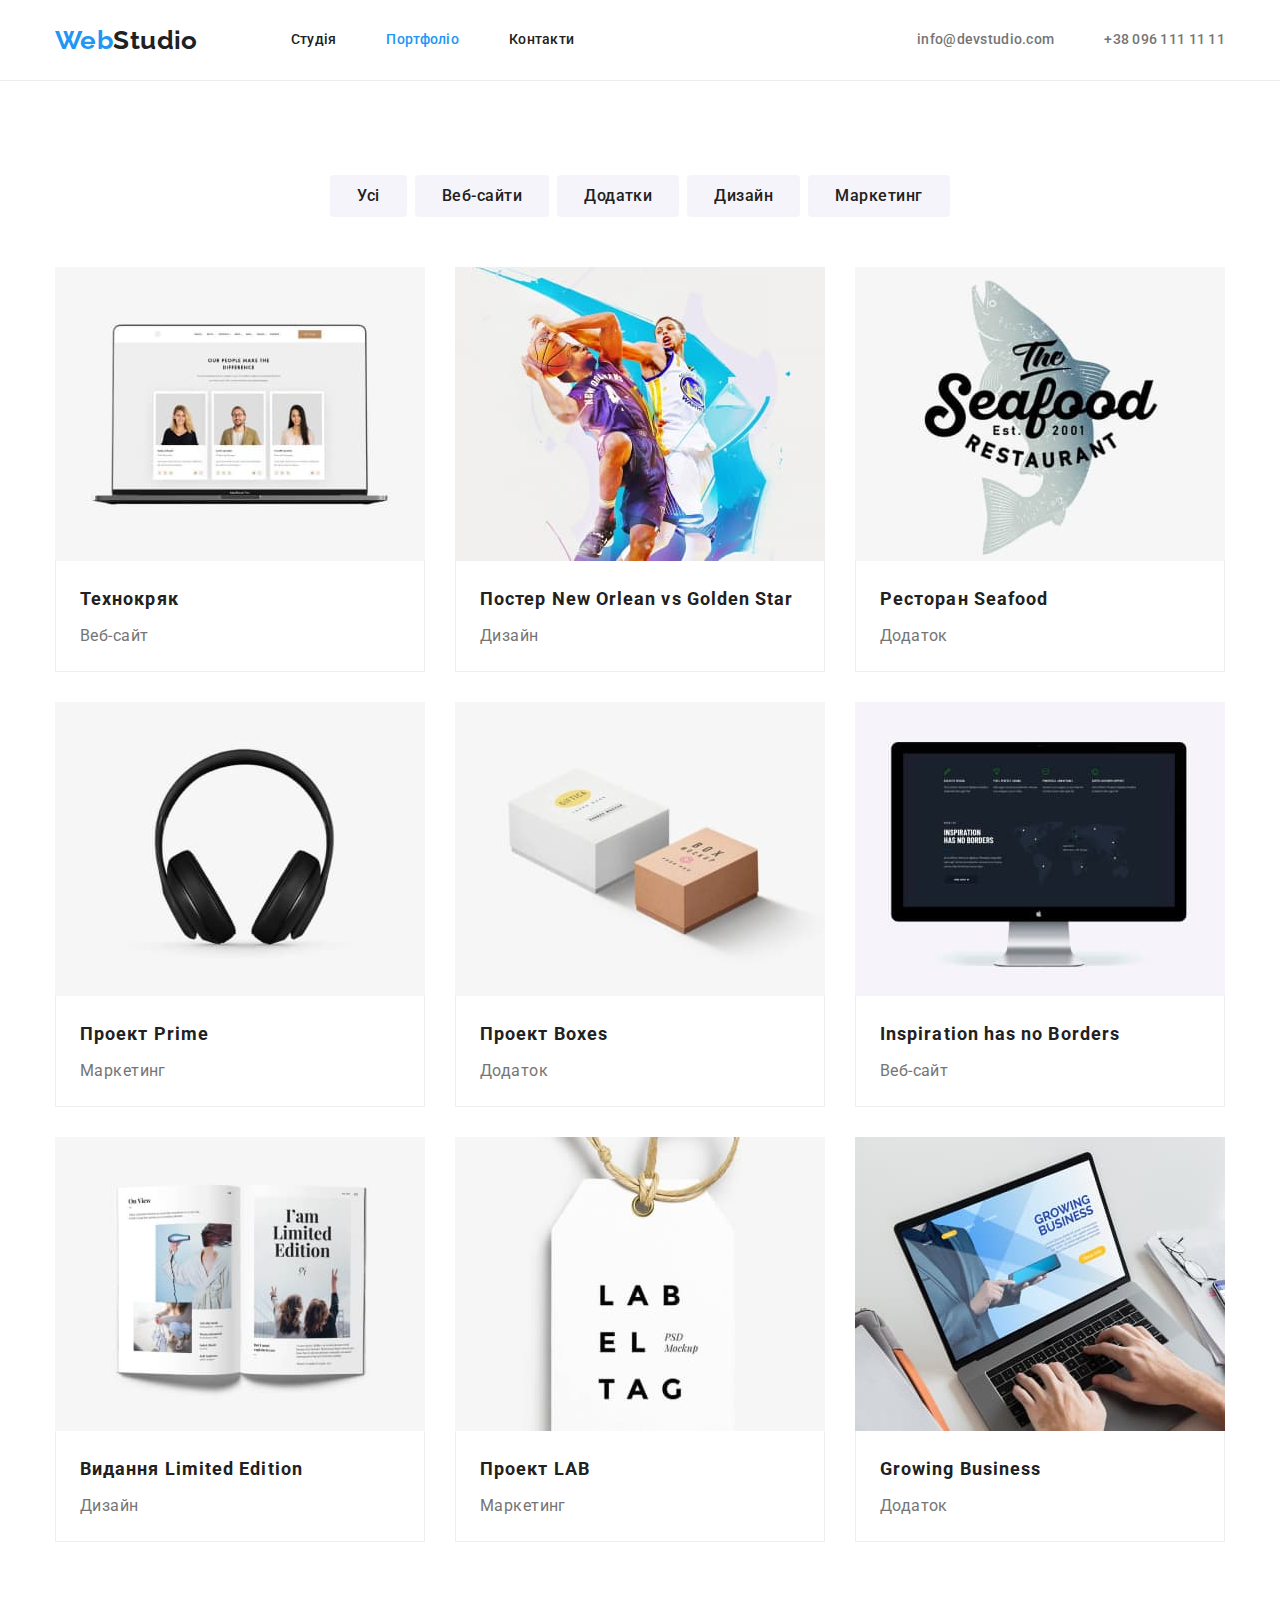
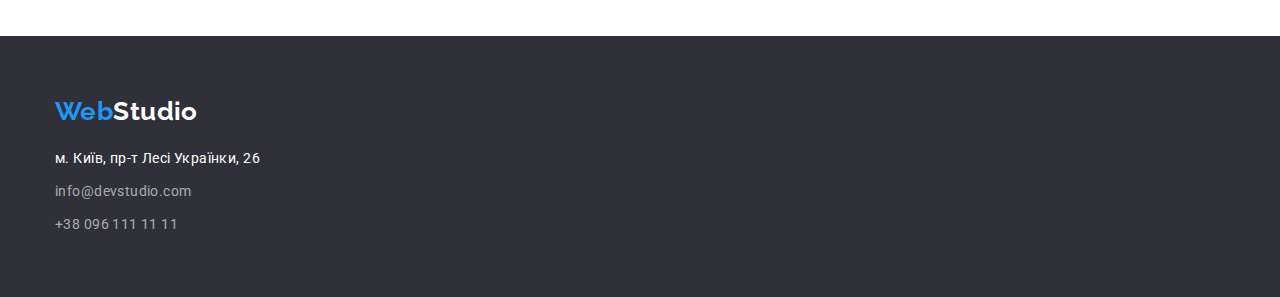
==== portfolio.html @ e8385f30 "start" ====
<!DOCTYPE html>
<html lang="uk">
<head>
    <meta charset="UTF-8">
    <meta http-equiv="X-UA-Compatible" content="IE=edge">
    <meta name="viewport" content="width=device-width, initial-scale=1.0">
    <title>Портфоліо</title>
    <link rel="preconnect" href="https://fonts.googleapis.com">
    <link rel="preconnect" href="https://fonts.gstatic.com" crossorigin>
    <link href="https://fonts.googleapis.com/css2?family=Raleway:wght@700&family=Roboto:wght@400;500;700;900&display=swap" rel="stylesheet">
    <link rel="stylesheet" href="https://cdnjs.cloudflare.com/ajax/libs/modern-normalize/1.1.0/modern-normalize.min.css">
    <link rel="stylesheet" href="css/styles.css"> 
</head>
<body>
  <!-- Хедер -->
     <header class="header">
      <div class="header-container">
         <a href="#" class="header-logo">Web<span class="header-logo-span">Studio</span></a>
      <nav class="header-nav">
               <ul class="header-list list">
          <li><a href="index.html" class="header-item">Студія</a></li>
          <li><a href="/portfolio.html" class="header-item current">Портфоліо</a></li>
          <li><a href="#" class="header-item">Контакти</a></li>
        </ul>
      </nav>
      <ul class="contacts-nav list">
        <li><a href="mailto:info@devstudio.com" class="link">info@devstudio.com</a></li>
        <li><a href="tel:+380961111111" class="link-tel">+38 096 111 11 11</a></li>
      </ul>
      </div>
    </header>
   <main>
    <!-- Фільтр кеопки -->
    <section class="portfolio-filters">
      <div class="portfolio-container">
    <ul class="potfolio-filters-list list">
    <li><button type="button" class="filter-btn">Усі</button></li>
    <li><button type="button" class="filter-btn">Веб-сайти</button></li>
    <li><button type="button" class="filter-btn">Додатки</button></li>
    <li><button type="button" class="filter-btn">Дизайн</button></li>
    <li><button type="button" class="filter-btn">Маркетинг</button></li>
    </ul>

    <!-- Портфоліо -->
    <h1 class="visually-hidden">Приклад робіт</h1>
    
    <ul class="portfolio-list list">
        <li  class="portfolio-item">
          <img src="images/technocrack.jpg" alt="Веб-сайт Технокряк " width="370">
          <div class="portfolio-content">
          <h2 class="portfolio-title">Технокряк</h2>
          <p class="portfolio-text">Веб-сайт</p>
          </div>
        </li>
        <li  class="portfolio-item">
            <img src="images/poster.jpg" alt="Дизайн Постер New Orlean vs Golden Star" width="370">
           
           <div class="portfolio-content"> 
            <h2 class="portfolio-title">Постер New Orlean vs Golden Star</h2>
            <p class="portfolio-text">Дизайн</p>
            </div>
        </li>
        <li  class="portfolio-item">
            <img src="images/restaurant.jpg" alt="Додаток Ресторан Seafood" width="370">
            <div class="portfolio-content">
            <h2 class="portfolio-title">Ресторан Seafood</h2>
            <p class="portfolio-text">Додаток</p>
          </div>
        </li>
        <li  class="portfolio-item">
          <img src="images/prime.jpg" alt="Маркетинг Проєкт Prime " width="370">
         <div class="portfolio-content">
          <h2 class="portfolio-title">Проект Prime</h2>
          <p class="portfolio-text">Маркетинг</p>
        </div>
        </li>
        <li  class="portfolio-item">
            <img src="images/boxes.jpg" alt="Додаток Проєкт Boxes" width="370">
           <div class="portfolio-content">
            <h2 class="portfolio-title">Проект Boxes</h2>
            <p class="portfolio-text">Додаток</p>
          </div>
        </li>
        <li  class="portfolio-item">
            <img src="images/inspiration.jpg" alt="Веб-сайт Inspiration has no Borders" width="370">
            <div class="portfolio-content">
            <h2 class="portfolio-title">Inspiration has no Borders</h2>
            <p class="portfolio-text">Веб-сайт</p>
            </div>
        </li>
        <li  class="portfolio-item">
          <img src="images/edition.jpg" alt="Дизайн Видання Limited Edition " width="370">
          <div class="portfolio-content">
          <h2 class="portfolio-title">Видання Limited Edition</h2>
         <p class="portfolio-text">Дизайн</p>
        </div>
        </li>
        <li  class="portfolio-item">
            <img src="images/lab.jpg" alt="Дизайн Проєкт LAB" width="370">
            <div class="portfolio-content">
            <h2 class="portfolio-title">Проект LAB</h2>
            <p class="portfolio-text">Маркетинг</p>
          </div>
        </li>
        <li  class="portfolio-item">
            <img src="images/growing.jpg" alt="Додаток Growing Business" width="370">
            <div class="portfolio-content">
            <h2 class="portfolio-title">Growing Business</h2>
            <p class="portfolio-text">Додаток</p>
          </div>
        </li>
    </ul>
    </div>
    </section>
   </main>

   <!-- Футер -->
    <footer class="footer">
       <div class="footer-container">
      <a href="#" class="footer-logo">Web<span class="footer-logo-span">Studio</span></a>
      <address>
        <ul class="footer-list list">
          <li class="footer-item">
            <a
              href="https://goo.gl/maps/soxBMToyXL3o1oz78"
              target="_blank"
              rel="noreferrer noopener nofollow"
             class="address">
              м. Київ, пр-т Лесі Українки, 26</a
            >
          </li>
          <li class="footer-item">
            <a href="mailto:info@devstudio.com" class="footer-contacts">info@devstudio.com</a>
          </li>
          <li class="footer-item">
            <a href="tel:+380961111111" class="footer-contacts">+38 096 111 11 11</a>
          </li>
        </ul>
      </address>
      </div>
    </footer>
</body>
</html>
---- css/styles.css ----
/* Змінні */
:root{
    --primary-text-color:#212121;
    --accent-color:#2196F3;
    --secondary-text-color:#757575;
    --primary-background-color:#2F303A;
    --secondary-background-color:#F5F4FA;
    --primary-color-white: #FFFFFF;
    --accent-background:#188CE8;
    --border-heder-color:#ECECEC;
    --border-portfolio:#EEEEEE;
    --primary-footer-contacts:rgba(255, 255, 255, 0.6);
}

/* Основні */
.list {
    list-style: none;
}

h1,
h2,
h3,
h4,
h5,
h6,
p,
ul {
    margin-top: 0;
    margin-bottom: 0;
}

img{
    display: block;
    max-width: 100%;
}

ul{
    padding-left: 0;
}

a {
    text-decoration: none

}
body{
    font-family: 'Roboto',sans-serif;
    font-size: 14px;
    letter-spacing: 0.03em;
    background-color:var(--primary-color-white);
    color: var(--primary-text-color) ;
}

section{
    padding-top: 94px;
}

.header-container,
.benefits-container,
.work-container,
.team-container,
.portfolio-container,
.footer-container{
    width: 1200px;
    margin-left: auto;
    margin-right: auto;
    padding-left: 15px;
    padding-right: 15px;
}

.visually-hidden{
  position: absolute;
  white-space: nowrap;
  width: 1px;
  height: 1px;
  overflow: hidden;
  border: 0;
  padding: 0;
  clip: rect(0 0 0 0);
  clip-path: inset(50%);
  margin: -1px;
}

/* Хедер */
.header{
    border-bottom: 1px solid var(--border-heder-color);
}
.header-container{
    display: flex;
    align-items: center;
}

.header-list,
.contacts-nav{
    display: flex;
}

.header-logo{
    margin-right: 93px;
    color: var(--accent-color);
    font-family: 'Raleway',sans-serif;
    font-weight: 700;
    font-size: 26px;
    line-height: 1.19;
}


.header-logo-span{
color: var(--primary-text-color);
}

.header-nav a:hover,
.header-nav a:focus {
    color: var(--accent-color);
}

.header-list .header-item.current{
    color: var(--accent-color);
}

.header-list :not(:last-child){
margin-right: 50px;
}

.header-item{
    display: block;
    padding: 32px 0;

    font-weight: 500;
    line-height:1.14;
    letter-spacing: 0.02em;
    color: var(--primary-text-color);
}

.contacts-nav{
    margin-left: auto;
   
}

.link,
.link-tel{
     display: block;
     padding: 32px 0; 

     font-weight: 500;
     line-height:1.14;
     letter-spacing: 0.02em;
     color: var(--secondary-text-color);
}

.link-tel {
    margin-left: 50px;
}

.contacts-nav .link:hover,
.contacts-nav .link:focus
 {
color: var(--accent-color);
}

/* Банер */
.hero{ 
        text-align: center;
        padding: 200px 0;
        background-color: var(--primary-background-color);
       
}

.hero-title{
        text-align: center;
        margin:0 auto;
        max-width: 696px;

        font-weight: 900;
        font-size: 44px;
        line-height: 1.36;
        letter-spacing: 0.06em;
        color: var(--primary-color-white);
        text-transform: uppercase;
}

.hero-btn{
        margin-top: 30px;
        border-radius: 4px;
        padding: 10px 32px;

        font-family: inherit;
        font-weight: 700;
        font-size: 16px;
        line-height: 1.88;
        letter-spacing: 0.06em;

        cursor: pointer;
        border-color: transparent;

        box-shadow: 0px 4px 4px rgba(0, 0, 0, 0.15);
        background-color: var(--accent-color);
        color:var(--primary-color-white);
}

.hero-btn:hover,
.hero-btn:focus{
    background-color:var(--accent-background);
}

/* Переваги */
.benefits{
    display: flex;
    justify-content: center;
    align-items: flex-start;
}

.benefits-item{
    max-width: 270px;
}

.benefits-item:not(:last-child){
margin-right: 30px;
}


.benefits-title{
    margin-bottom: 10px;

    font-weight: 700;
    font-size: 14px;
    line-height: 1.14;
    color: var(--primary-text-color);
}

.benefits-text{
        line-height: 1.71;
        color: var(--secondary-text-color);
}

/* Роботи */
.work{
    padding-bottom: 94px;
}

.work-title{
        margin-bottom: 50px;
        text-align: center;

        font-weight: 700;
        font-size: 36px;
        line-height: 1.17;
        color: var(--primary-text-color);
}
.work-list{
    display: flex;
    justify-content: center;
}

.work-item:not(:last-child){
    margin-right: 30px;
}


/* Команда */
.section-team{
    padding-bottom: 94px;
    background-color:var(--secondary-background-color) ;
}

.team-item{
    text-align: center;
    max-width: 270px;


    background-color:var(--primary-color-white);
}

.team-item:not(:last-child){
    margin-right: 30px;
}

.team-item-container{
    padding: 30px 0;
   
}

.section-team-title{
    margin-bottom: 50px;
    text-align: center;

    font-weight: 700;
    font-size: 36px;
    line-height: 1.17;
    color: var(--primary-text-color);
}

.team-list{
    display: flex;
}

.team-title{
        margin-bottom: 10px;
        font-weight: 500;
        font-size: 16px;
        line-height: 1.19;
        color: var(--primary-text-color);
}

.team-text{
        font-size: 16px;
        line-height: 1.19;
        color: var(--secondary-text-color);
}

/* Портфоліо*/
.potfolio-filters-list{
    display: flex;
    justify-content: center;
    margin-bottom: 50px;
    gap: 8px;
   }

   
.filter-btn{
    border-radius: 4px;
    padding: 6px 25px;

    font-family: inherit;
    font-weight: 500;
    font-size: 16px;
    line-height: 1.63;
    letter-spacing: 0.03em;
    color: var(--primary-text-color);
    background-color: var(--secondary-background-color);
    cursor: pointer;
    border-color: transparent;
}

.filter-btn:hover,
.filter-btn:focus{
color:var(--primary-color-white);
background-color: var(--accent-color);
}

.portfolio-title{
        margin-bottom: 4px;

        font-weight: 700;
        font-size: 18px;
        line-height: 2;
        letter-spacing: 0.06em;
        color: var(--primary-text-color);
}

.portfolio-list{
    padding-bottom: 94px;
    display: flex;
    flex-wrap: wrap;
    gap: 30px;
}

.portfolio-item{
    flex-basis: calc((100% - 2 * 30px) / 3);

}
.portfolio-content{
    padding: 20px 24px;
    border: 1px solid var(--border-portfolio);
    border-top: none;
}

.portfolio-text{
        font-size: 16px;
        line-height: 1.88;
        color: var(--secondary-text-color);
}

/* Футер */
.footer{
    padding-top: 60px;
    padding-bottom: 60px;
    background-color: var(--primary-background-color);
}


.footer-logo{
    display: block;
    margin-bottom: 20px;

    color: var(--accent-color);
    font-family: 'Raleway',sans-serif;
    font-weight: 700;
    font-size: 26px;
    line-height: 1.19;
}

.footer-item:not(:last-child) {
    margin-bottom: 9px;
}

.footer-logo-span{
    color: var(--primary-color-white);
}

.footer-list :not(:last-child) {
    margin-bottom: 9px;
}

.address{
        font-style: normal;
        line-height: 1.71;
        color:var(--primary-color-white);
}

.address:hover,
.address:focus,
.footer-contacts:hover,
.footer-contacts:focus
{
    color: var(--accent-color);
}

.footer-contacts{
    font-style: normal;
    line-height: 1.71;
    color:var(--primary-footer-contacts);
}
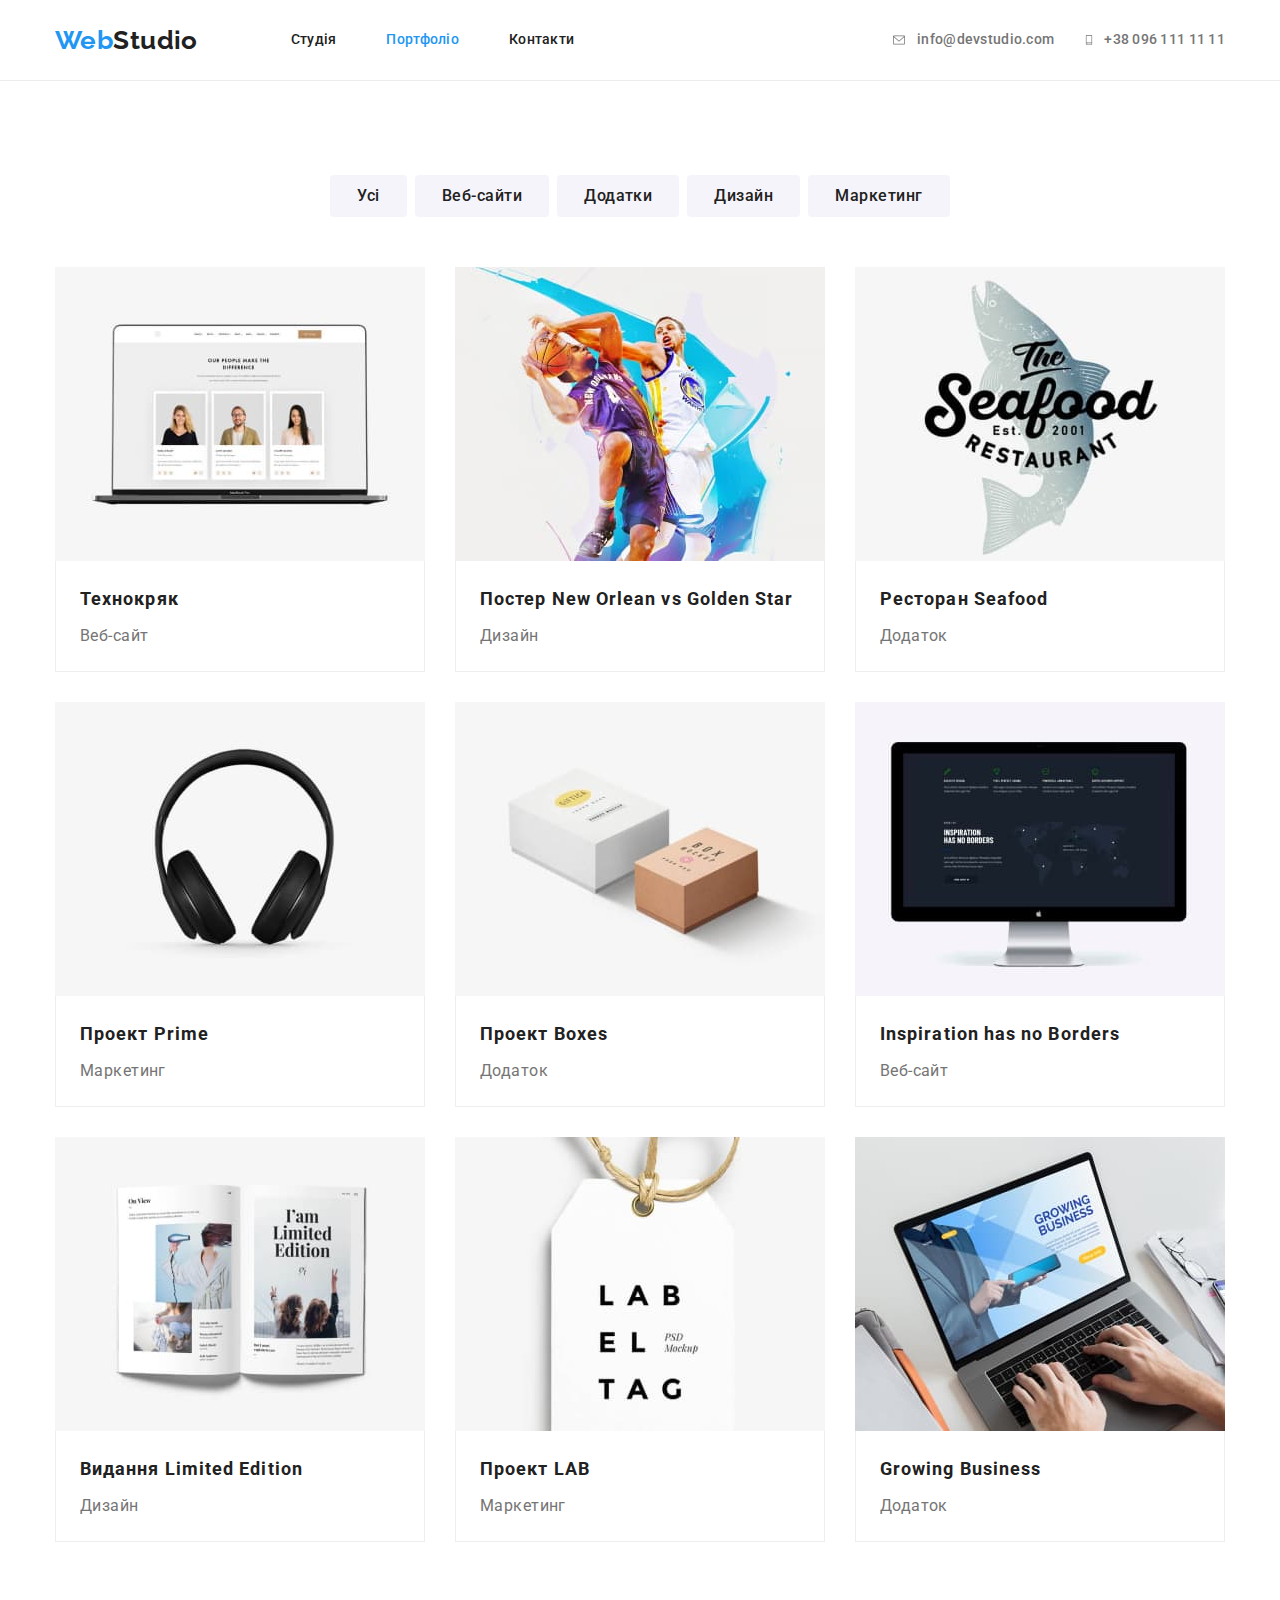
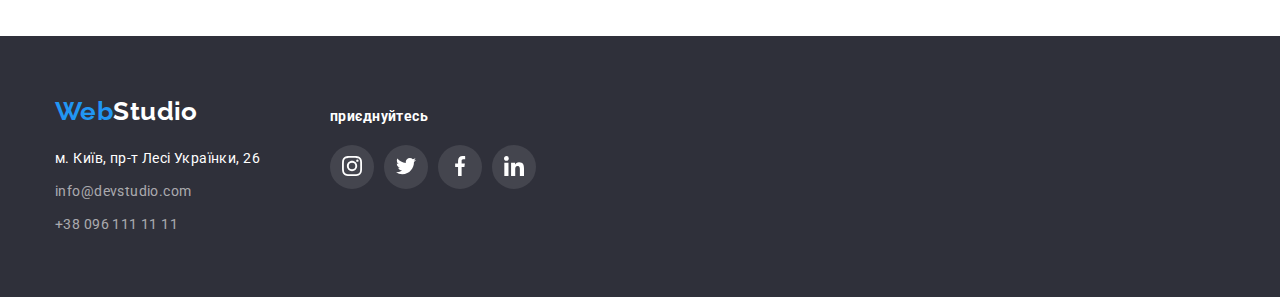
==== commit f08e8abb: "first" ====
--- a/portfolio.html
+++ b/portfolio.html
@@ -17,20 +17,28 @@
       <div class="header-container">
          <a href="#" class="header-logo">Web<span class="header-logo-span">Studio</span></a>
       <nav class="header-nav">
-               <ul class="header-list list">
+          <ul class="header-list list">
           <li><a href="index.html" class="header-item">Студія</a></li>
           <li><a href="/portfolio.html" class="header-item current">Портфоліо</a></li>
           <li><a href="#" class="header-item">Контакти</a></li>
         </ul>
       </nav>
       <ul class="contacts-nav list">
-        <li><a href="mailto:info@devstudio.com" class="link">info@devstudio.com</a></li>
-        <li><a href="tel:+380961111111" class="link-tel">+38 096 111 11 11</a></li>
+        <li><a href="mailto:info@devstudio.com" class="link">
+          <svg viewBox="0 0 32 32" width="16px" height="12px" class="contacts-icon">
+          <use href="images/icons.svg#icon-envelope"></use>
+        </svg>
+          info@devstudio.com</a></li>
+        <li><a href="tel:+380961111111" class="link-tel">
+           <svg viewBox="0 0 32 32" width="10px" height="16px" class="contacts-icon">
+          <use href="images/icons.svg#icon-smartphone"></use>
+        </svg>
+        +38 096 111 11 11</a></li>
       </ul>
       </div>
     </header>
    <main>
-    <!-- Фільтр кеопки -->
+    <!-- Фільтр кнопки -->
     <section class="portfolio-filters">
       <div class="portfolio-container">
     <ul class="potfolio-filters-list list">
@@ -46,68 +54,86 @@
     
     <ul class="portfolio-list list">
         <li  class="portfolio-item">
+          <a href="#" class="portfolio-link">
           <img src="images/technocrack.jpg" alt="Веб-сайт Технокряк " width="370">
           <div class="portfolio-content">
           <h2 class="portfolio-title">Технокряк</h2>
           <p class="portfolio-text">Веб-сайт</p>
           </div>
-        </li>
-        <li  class="portfolio-item">
+        </a>
+        </li>
+        <li  class="portfolio-item">
+          <a href="#" class="portfolio-link">
             <img src="images/poster.jpg" alt="Дизайн Постер New Orlean vs Golden Star" width="370">
            
            <div class="portfolio-content"> 
             <h2 class="portfolio-title">Постер New Orlean vs Golden Star</h2>
             <p class="portfolio-text">Дизайн</p>
             </div>
-        </li>
-        <li  class="portfolio-item">
+          </a>
+        </li>
+        <li  class="portfolio-item">
+          <a href="#" class="portfolio-link">
             <img src="images/restaurant.jpg" alt="Додаток Ресторан Seafood" width="370">
             <div class="portfolio-content">
             <h2 class="portfolio-title">Ресторан Seafood</h2>
             <p class="portfolio-text">Додаток</p>
           </div>
-        </li>
-        <li  class="portfolio-item">
+        </a>
+        </li>
+        <li  class="portfolio-item">
+          <a href="#" class="portfolio-link">
           <img src="images/prime.jpg" alt="Маркетинг Проєкт Prime " width="370">
          <div class="portfolio-content">
           <h2 class="portfolio-title">Проект Prime</h2>
           <p class="portfolio-text">Маркетинг</p>
         </div>
-        </li>
-        <li  class="portfolio-item">
+      </a>
+        </li>
+        <li  class="portfolio-item">
+          <a href="#" class="portfolio-link">
             <img src="images/boxes.jpg" alt="Додаток Проєкт Boxes" width="370">
            <div class="portfolio-content">
             <h2 class="portfolio-title">Проект Boxes</h2>
             <p class="portfolio-text">Додаток</p>
           </div>
-        </li>
-        <li  class="portfolio-item">
+        </a>
+        </li>
+        <li  class="portfolio-item">
+          <a href="#" class="portfolio-link">
             <img src="images/inspiration.jpg" alt="Веб-сайт Inspiration has no Borders" width="370">
             <div class="portfolio-content">
             <h2 class="portfolio-title">Inspiration has no Borders</h2>
             <p class="portfolio-text">Веб-сайт</p>
             </div>
-        </li>
-        <li  class="portfolio-item">
+          </a>
+        </li>
+        <li  class="portfolio-item">
+          <a href="#" class="portfolio-link">
           <img src="images/edition.jpg" alt="Дизайн Видання Limited Edition " width="370">
           <div class="portfolio-content">
           <h2 class="portfolio-title">Видання Limited Edition</h2>
          <p class="portfolio-text">Дизайн</p>
         </div>
-        </li>
-        <li  class="portfolio-item">
+      </a>
+        </li>
+        <li  class="portfolio-item">
+          <a href="#" class="portfolio-link">
             <img src="images/lab.jpg" alt="Дизайн Проєкт LAB" width="370">
             <div class="portfolio-content">
             <h2 class="portfolio-title">Проект LAB</h2>
             <p class="portfolio-text">Маркетинг</p>
           </div>
-        </li>
-        <li  class="portfolio-item">
+        </a>
+        </li>
+        <li  class="portfolio-item">
+          <a href="#" class="portfolio-link">
             <img src="images/growing.jpg" alt="Додаток Growing Business" width="370">
             <div class="portfolio-content">
             <h2 class="portfolio-title">Growing Business</h2>
             <p class="portfolio-text">Додаток</p>
           </div>
+        </a>
         </li>
     </ul>
     </div>
@@ -116,7 +142,8 @@
 
    <!-- Футер -->
     <footer class="footer">
-       <div class="footer-container">
+      <div class="footer-container">
+        <div class="footer-info">
       <a href="#" class="footer-logo">Web<span class="footer-logo-span">Studio</span></a>
       <address>
         <ul class="footer-list list">
@@ -125,7 +152,7 @@
               href="https://goo.gl/maps/soxBMToyXL3o1oz78"
               target="_blank"
               rel="noreferrer noopener nofollow"
-             class="address">
+              class="address" >
               м. Київ, пр-т Лесі Українки, 26</a
             >
           </li>
@@ -137,7 +164,40 @@
           </li>
         </ul>
       </address>
+    </div>
+      
+
+      <!-- Підписка -->
+      <div class="follow">
+        <strong class="follow-title">приєднуйтесь</strong>
+        <ul class="follow-list list">
+      <li class="follow-item">
+        <a href="#" class="follow-icon">
+          <svg viewBox="0 0 32 32" width="20px" class="cliets-icon">
+          <use href="images/icons.svg#icon-instagram"></use>
+        </svg></a>
+      </li>
+      <li class="follow-item">
+        <a href="#" class="follow-icon">
+           <svg viewBox="0 0 32 32" width="20px" class="cliets-icon">
+          <use href="images/icons.svg#icon-twitter"></use>
+        </svg></a>
+      </li>
+      <li class="follow-item">
+        <a href="#" class="follow-icon">
+            <svg viewBox="0 0 32 32" width="20px" class="cliets-icon">
+          <use href="images/icons.svg#icon-facebook"></use>
+        </svg></a>
+      </li>
+      <li class="follow-item">
+        <a href="#" class="follow-icon">
+            <svg viewBox="0 0 32 32" width="20px" class="cliets-icon">
+          <use href="images/icons.svg#icon-linkedin"></use>
+        </svg></a>
+      </li>
+        </ul>
+      </div>
       </div>
     </footer>
-</body>
+  </body>
 </html>
--- a/css/styles.css
+++ b/css/styles.css
@@ -9,6 +9,7 @@
     --accent-background:#188CE8;
     --border-heder-color:#ECECEC;
     --border-portfolio:#EEEEEE;
+    --primary-icon-color: #AFB1B8;
     --primary-footer-contacts:rgba(255, 255, 255, 0.6);
 }
 
@@ -59,7 +60,9 @@
 .work-container,
 .team-container,
 .portfolio-container,
-.footer-container{
+.footer-container,
+.clients-container
+{
     width: 1200px;
     margin-left: auto;
     margin-right: auto;
@@ -138,7 +141,8 @@
 
 .link,
 .link-tel{
-     display: block;
+     display: flex;
+     align-items: center;
      padding: 32px 0; 
 
      font-weight: 500;
@@ -148,13 +152,26 @@
 }
 
 .link-tel {
-    margin-left: 50px;
-}
-
-.contacts-nav .link:hover,
-.contacts-nav .link:focus
+    margin-left: 30px;
+}
+
+.contacts-nav :hover,
+.contacts-nav :focus
  {
 color: var(--accent-color);
+}
+
+.contacts-icon{
+    margin-right: 10px;
+    fill: currentColor;
+}
+
+.link:hover svg,
+.link:focus svg,
+.link-tel:hover svg,
+.link-tel:focus svg
+{
+    fill: var(--accent-color);
 }
 
 /* Банер */
@@ -162,6 +179,16 @@
         text-align: center;
         padding: 200px 0;
         background-color: var(--primary-background-color);
+
+        max-width: 1600px;
+        height: 600px;
+        margin-left: auto;
+        margin-right: auto;
+        background-image: linear-gradient(rgba(47, 48, 58, 0.4), rgba(47, 48, 58, 0.4)), url("../images/baner.png");
+        background-repeat: no-repeat;
+        background-position: center;
+        background-size: cover;
+        
        
 }
 
@@ -213,6 +240,16 @@
     max-width: 270px;
 }
 
+.benefits-icon{
+    background-color: var(--secondary-background-color);
+    height: 120px;
+    display: flex;
+    justify-content: center;
+
+    margin-bottom: 30px;
+    border-radius: 4px;
+}
+
 .benefits-item:not(:last-child){
 margin-right: 30px;
 }
@@ -263,6 +300,8 @@
 }
 
 .team-item{
+    box-shadow: 0px 1px 3px rgba(0, 0, 0, 0.12), 0px 1px 1px rgba(0, 0, 0, 0.14), 0px 2px 1px rgba(0, 0, 0, 0.2);
+    border-radius: 0px 0px 4px 4px;
     text-align: center;
     max-width: 270px;
 
@@ -302,9 +341,90 @@
 }
 
 .team-text{
+        margin-bottom: 16px;
         font-size: 16px;
         line-height: 1.19;
         color: var(--secondary-text-color);
+}
+
+.team-icon{
+        width: 44px;
+        height: 44px;
+        border-radius: 50%;
+        display: flex;
+        justify-content: center;
+        align-items: center;
+}
+
+.team-icon:hover{
+        fill: var(--primary-color-white);
+        background-color: var(--accent-color);
+}
+
+.team-follow-list{
+        height: 44px;
+        display: flex;
+        justify-content: center;
+
+}
+
+
+.team-follow-list :not(:last-child){
+    margin-right: 10px;
+}
+
+.team-icon{
+    fill: var(--primary-icon-color);
+}
+
+/* Клієнти */
+.clients-title{
+        margin-bottom: 50px;
+
+        font-style: normal;
+        font-weight: 700;
+        font-size: 36px;
+        line-height: 1.19;
+        color: var(--primary-text-color);
+        text-align: center;
+        letter-spacing: 0.03em;
+}
+
+.clients-list{
+    padding-bottom: 94px;
+
+    display: flex;
+    align-items: center;
+    justify-content: center;
+}
+
+.clients-item{
+        border-radius: 4px;
+        border: 1px solid var(--primary-icon-color);
+        width: 170px;
+        height: 92px;
+        display: flex;
+        justify-content: center;
+        align-items: center;
+}
+
+
+.clients-item:not(:last-child){
+    margin-right: 30px;
+}
+
+.clients-item:hover,
+.clients-item:focus {
+border: 1px solid var(--accent-color);
+}
+.clients-icon{
+display: flex;
+fill: var(--primary-icon-color);
+}
+
+.clients-icon:hover,
+.clients-icon:focus{
+    fill: var(--accent-color);
 }
 
 /* Портфоліо*/
@@ -356,8 +476,17 @@
 
 .portfolio-item{
     flex-basis: calc((100% - 2 * 30px) / 3);
-
-}
+}
+
+.portfolio-link{
+    display: block;
+}
+
+.portfolio-link:hover,
+.portfolio-link:focus{
+        box-shadow: 0px 1px 1px rgba(0, 0, 0, 0.12), 0px 4px 4px rgba(0, 0, 0, 0.06), 1px 4px 6px rgba(0, 0, 0, 0.16);
+}
+
 .portfolio-content{
     padding: 20px 24px;
     border: 1px solid var(--border-portfolio);
@@ -375,6 +504,10 @@
     padding-top: 60px;
     padding-bottom: 60px;
     background-color: var(--primary-background-color);
+}
+
+.footer-container{
+    display: flex;
 }
 
 
@@ -420,3 +553,49 @@
     line-height: 1.71;
     color:var(--primary-footer-contacts);
 }
+
+/* Підписка */
+.follow{
+    padding-top: 12px;
+    margin-left: 70px;
+}
+
+.follow-title{
+
+        font-family: 'Roboto', sans-serif;
+        font-style: normal;
+        font-weight: 700;
+        font-size: 14px;
+        line-height: 1.14;
+        letter-spacing: 0.03em;
+        color: var(--primary-color-white);
+}
+
+.follow-list{
+    margin-top: 20px;
+    width: 206px;
+    height: 44px;
+    display: flex;
+}
+
+.follow-item{
+    width: 44px;
+    background-color: rgba(255, 255, 255, 0.1);
+    border-radius: 50%;
+    display: flex;
+    justify-content: center;
+    align-items: center;
+}
+
+.follow-item:hover,
+.follow-item:focus{
+    background-color: var(--accent-color);
+}
+
+.follow-icon{
+    fill: var(--primary-color-white);
+}
+
+.follow-item:not(:last-child){
+    margin-right: 10px;
+}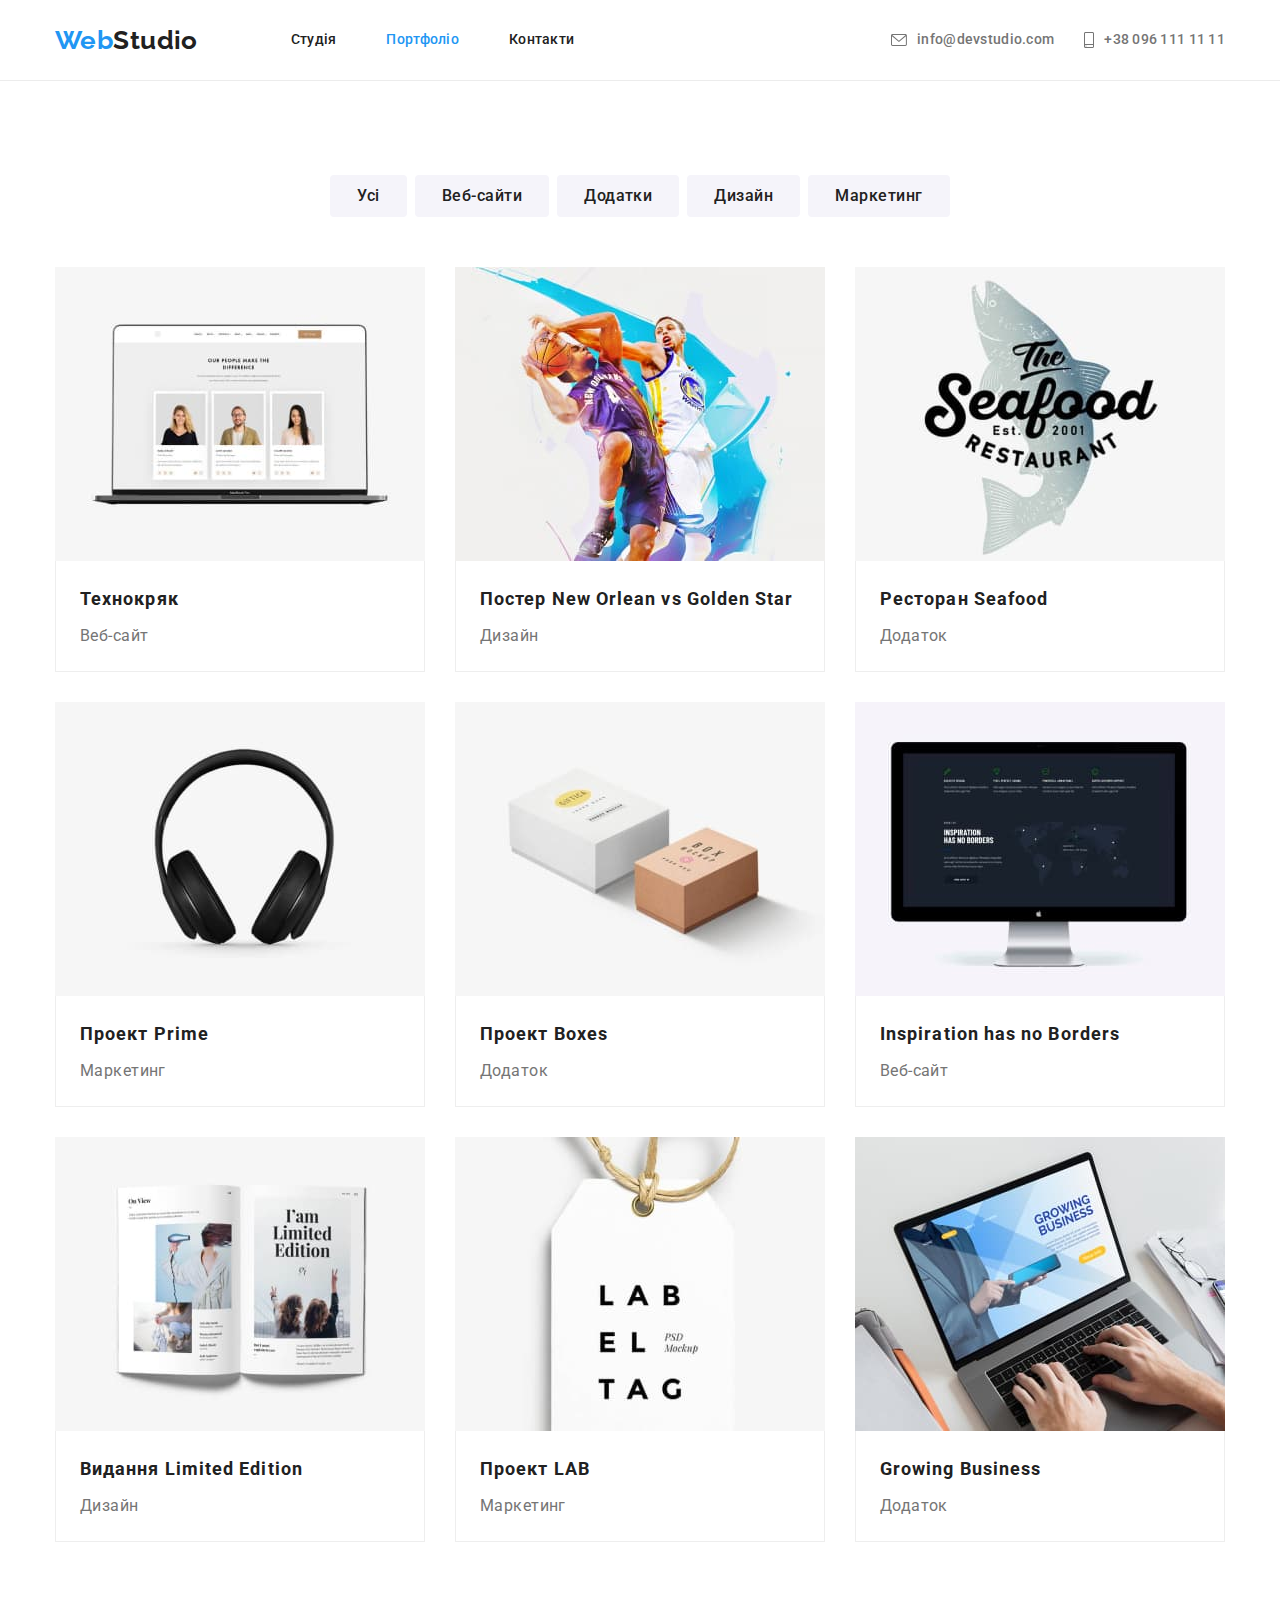
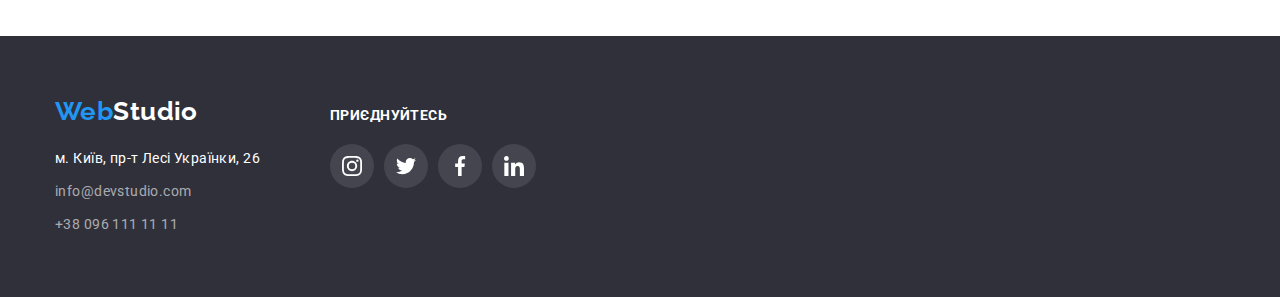
==== commit 08dc5f32: "робота над помилками" ====
--- a/portfolio.html
+++ b/portfolio.html
@@ -25,12 +25,12 @@
       </nav>
       <ul class="contacts-nav list">
         <li><a href="mailto:info@devstudio.com" class="link">
-          <svg viewBox="0 0 32 32" width="16px" height="12px" class="contacts-icon">
+          <svg viewBox="0 0 43 32" width="16px" height="12px" class="contacts-icon">
           <use href="images/icons.svg#icon-envelope"></use>
         </svg>
           info@devstudio.com</a></li>
         <li><a href="tel:+380961111111" class="link-tel">
-           <svg viewBox="0 0 32 32" width="10px" height="16px" class="contacts-icon">
+           <svg viewBox="0 0 20 32" width="10px" height="16px" class="contacts-icon">
           <use href="images/icons.svg#icon-smartphone"></use>
         </svg>
         +38 096 111 11 11</a></li>
--- a/css/styles.css
+++ b/css/styles.css
@@ -178,7 +178,7 @@
 .hero{ 
         text-align: center;
         padding: 200px 0;
-        background-color: var(--primary-background-color);
+        background-color: #C4C4C4;
 
         max-width: 1600px;
         height: 600px;
@@ -356,7 +356,8 @@
         align-items: center;
 }
 
-.team-icon:hover{
+.team-icon:hover,
+.team-icon:focus{
         fill: var(--primary-color-white);
         background-color: var(--accent-color);
 }
@@ -413,17 +414,21 @@
     margin-right: 30px;
 }
 
-.clients-item:hover,
-.clients-item:focus {
-border: 1px solid var(--accent-color);
-}
 .clients-icon{
-display: flex;
-fill: var(--primary-icon-color);
+ border-radius: 4px;
+ border: 1px solid var(--primary-icon-color);
+ fill: var(--primary-icon-color);
+ width: 170px;
+ height: 92px;
+ display: flex;
+ justify-content: center;
+ align-items: center;
 }
 
 .clients-icon:hover,
 .clients-icon:focus{
+    border-radius: 4px;
+    border: 1px solid var(--accent-color);
     fill: var(--accent-color);
 }
 
@@ -455,6 +460,7 @@
 .filter-btn:focus{
 color:var(--primary-color-white);
 background-color: var(--accent-color);
+box-shadow: 0px 3px 1px rgba(0, 0, 0, 0.1), 0px 1px 2px rgba(0, 0, 0, 0.08), 0px 2px 2px rgba(0, 0, 0, 0.12);
 }
 
 .portfolio-title{
@@ -508,6 +514,7 @@
 
 .footer-container{
     display: flex;
+    align-items: baseline;
 }
 
 
@@ -556,7 +563,6 @@
 
 /* Підписка */
 .follow{
-    padding-top: 12px;
     margin-left: 70px;
 }
 
@@ -568,6 +574,7 @@
         font-size: 14px;
         line-height: 1.14;
         letter-spacing: 0.03em;
+        text-transform: uppercase;
         color: var(--primary-color-white);
 }
 
@@ -578,8 +585,9 @@
     display: flex;
 }
 
-.follow-item{
+.follow-icon{
     width: 44px;
+    height: 44px;
     background-color: rgba(255, 255, 255, 0.1);
     border-radius: 50%;
     display: flex;
@@ -587,9 +595,15 @@
     align-items: center;
 }
 
-.follow-item:hover,
-.follow-item:focus{
+.follow-icon:hover,
+.follow-icon:focus{
     background-color: var(--accent-color);
+    width: 44px;
+    height: 44px;
+    border-radius: 50%;
+    display: flex;
+    justify-content: center;
+    align-items: center;
 }
 
 .follow-icon{
@@ -598,4 +612,4 @@
 
 .follow-item:not(:last-child){
     margin-right: 10px;
-}+}
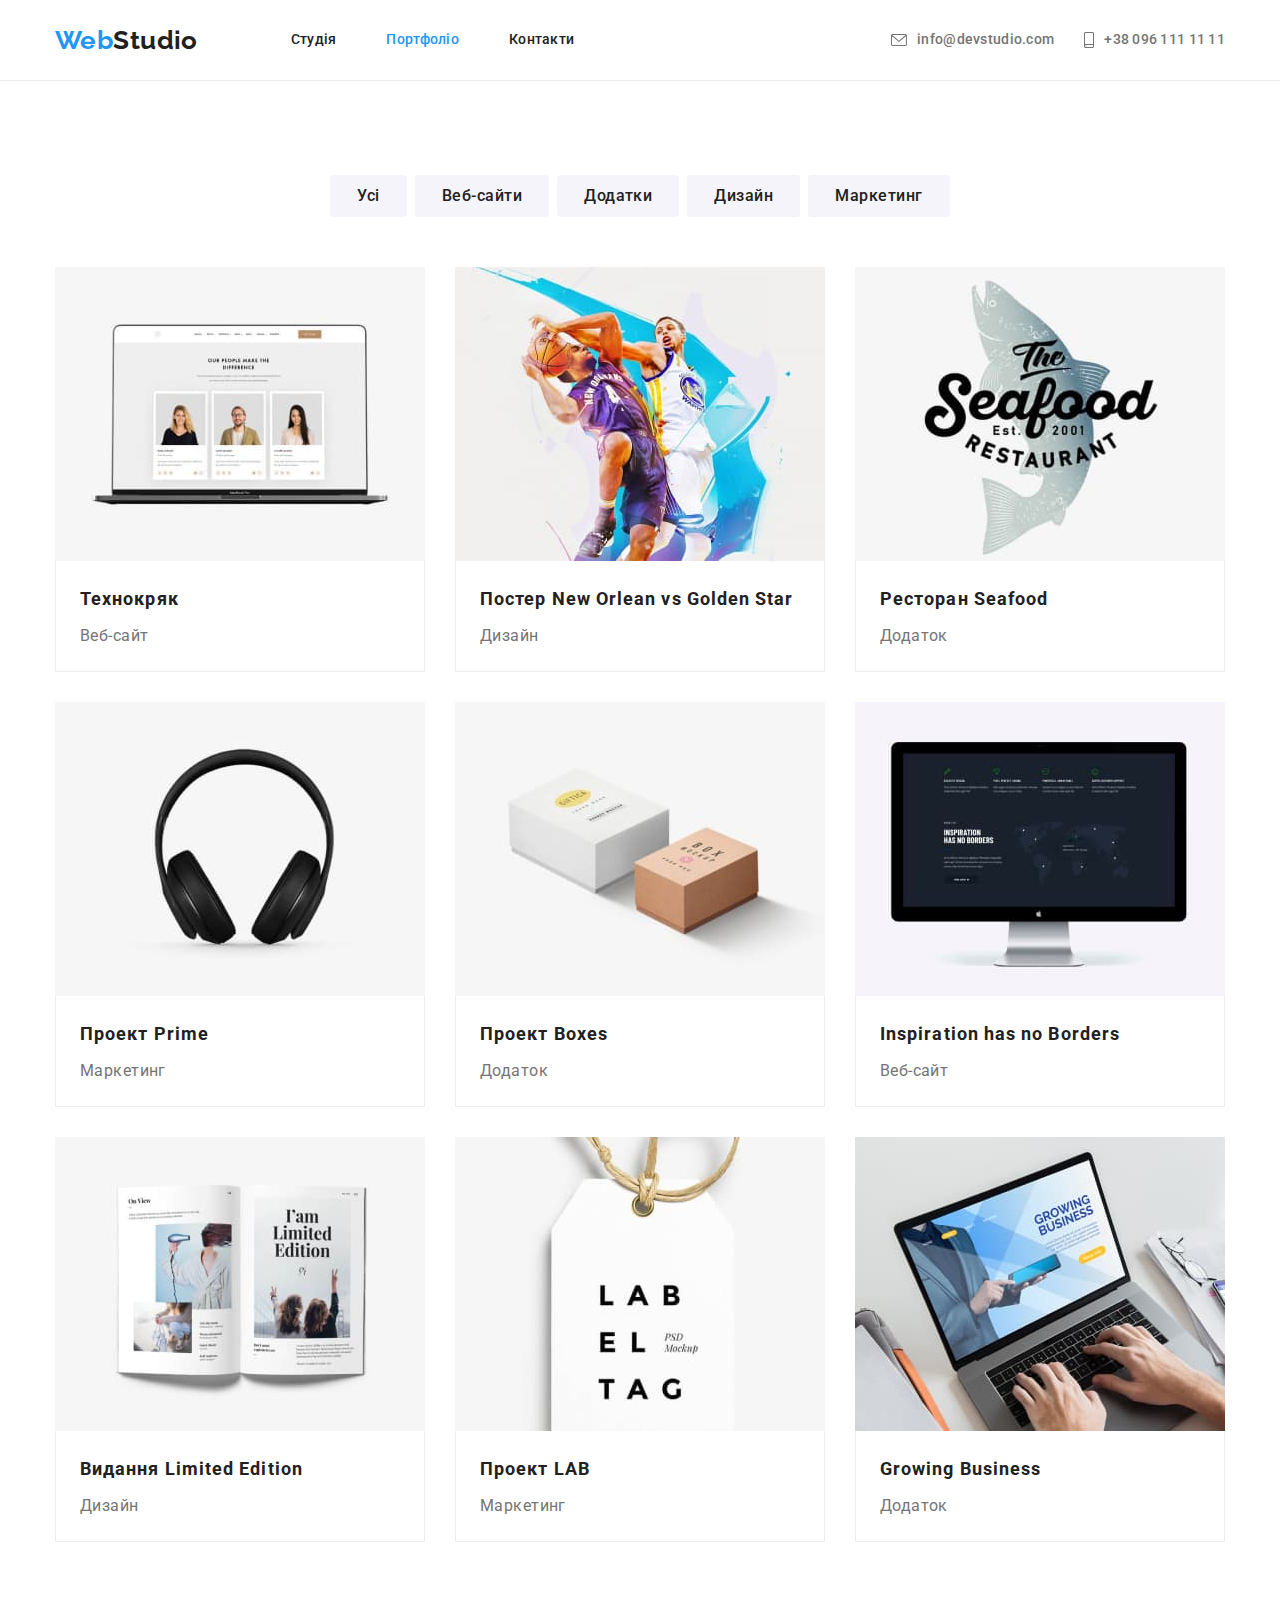
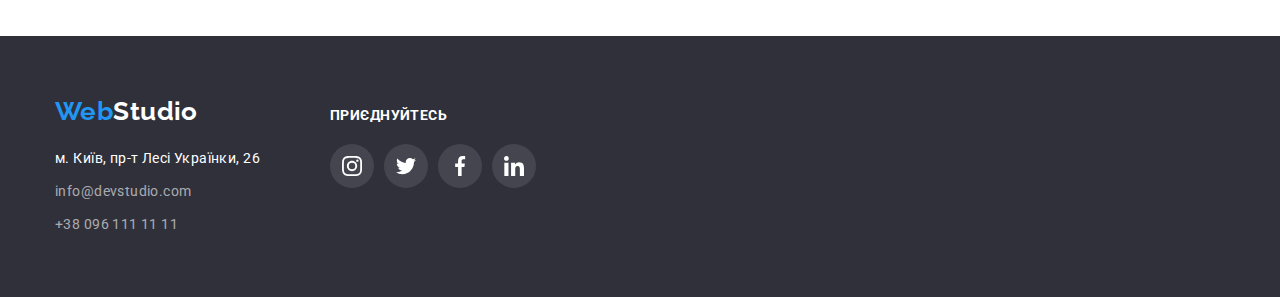
==== commit d35cb2a0: "робота над помилками2" ====
--- a/portfolio.html
+++ b/portfolio.html
@@ -25,12 +25,12 @@
       </nav>
       <ul class="contacts-nav list">
         <li><a href="mailto:info@devstudio.com" class="link">
-          <svg viewBox="0 0 43 32" width="16px" height="12px" class="contacts-icon">
+          <svg viewBox="0 0 43 32" width="16" height="12" class="contacts-icon">
           <use href="images/icons.svg#icon-envelope"></use>
         </svg>
           info@devstudio.com</a></li>
         <li><a href="tel:+380961111111" class="link-tel">
-           <svg viewBox="0 0 20 32" width="10px" height="16px" class="contacts-icon">
+           <svg viewBox="0 0 20 32" width="10" height="16" class="contacts-icon">
           <use href="images/icons.svg#icon-smartphone"></use>
         </svg>
         +38 096 111 11 11</a></li>
@@ -173,25 +173,25 @@
         <ul class="follow-list list">
       <li class="follow-item">
         <a href="#" class="follow-icon">
-          <svg viewBox="0 0 32 32" width="20px" class="cliets-icon">
+          <svg viewBox="0 0 32 32" width="20" class="cliets-icon">
           <use href="images/icons.svg#icon-instagram"></use>
         </svg></a>
       </li>
       <li class="follow-item">
         <a href="#" class="follow-icon">
-           <svg viewBox="0 0 32 32" width="20px" class="cliets-icon">
+           <svg viewBox="0 0 32 32" width="20" class="cliets-icon">
           <use href="images/icons.svg#icon-twitter"></use>
         </svg></a>
       </li>
       <li class="follow-item">
         <a href="#" class="follow-icon">
-            <svg viewBox="0 0 32 32" width="20px" class="cliets-icon">
+            <svg viewBox="0 0 32 32" width="20" class="cliets-icon">
           <use href="images/icons.svg#icon-facebook"></use>
         </svg></a>
       </li>
       <li class="follow-item">
         <a href="#" class="follow-icon">
-            <svg viewBox="0 0 32 32" width="20px" class="cliets-icon">
+            <svg viewBox="0 0 32 32" width="20" class="cliets-icon">
           <use href="images/icons.svg#icon-linkedin"></use>
         </svg></a>
       </li>
--- a/css/styles.css
+++ b/css/styles.css
@@ -11,6 +11,8 @@
     --border-portfolio:#EEEEEE;
     --primary-icon-color: #AFB1B8;
     --primary-footer-contacts:rgba(255, 255, 255, 0.6);
+    --hero-background-color:#C4C4C4;
+    --backgroun-color-icon:rgba(255, 255, 255, 0.1);
 }
 
 /* Основні */
@@ -178,10 +180,10 @@
 .hero{ 
         text-align: center;
         padding: 200px 0;
-        background-color: #C4C4C4;
+        background-color:var(--hero-background-color);
 
         max-width: 1600px;
-        height: 600px;
+        max-height: 600px;
         margin-left: auto;
         margin-right: auto;
         background-image: linear-gradient(rgba(47, 48, 58, 0.4), rgba(47, 48, 58, 0.4)), url("../images/baner.png");
@@ -240,15 +242,15 @@
     max-width: 270px;
 }
 
-.benefits-icon{
+.benefits-icon-container {
     background-color: var(--secondary-background-color);
     height: 120px;
     display: flex;
     justify-content: center;
 
     margin-bottom: 30px;
-    border-radius: 4px;
-}
+    border-radius: 4px;}
+
 
 .benefits-item:not(:last-child){
 margin-right: 30px;
@@ -379,6 +381,10 @@
 }
 
 /* Клієнти */
+.clients-container{
+    padding-bottom: 94px;
+}
+
 .clients-title{
         margin-bottom: 50px;
 
@@ -392,21 +398,10 @@
 }
 
 .clients-list{
-    padding-bottom: 94px;
 
     display: flex;
     align-items: center;
     justify-content: center;
-}
-
-.clients-item{
-        border-radius: 4px;
-        border: 1px solid var(--primary-icon-color);
-        width: 170px;
-        height: 92px;
-        display: flex;
-        justify-content: center;
-        align-items: center;
 }
 
 
@@ -433,6 +428,10 @@
 }
 
 /* Портфоліо*/
+.portfolio-filters{
+    padding-bottom: 94px;
+}
+
 .potfolio-filters-list{
     display: flex;
     justify-content: center;
@@ -474,7 +473,6 @@
 }
 
 .portfolio-list{
-    padding-bottom: 94px;
     display: flex;
     flex-wrap: wrap;
     gap: 30px;
@@ -588,7 +586,7 @@
 .follow-icon{
     width: 44px;
     height: 44px;
-    background-color: rgba(255, 255, 255, 0.1);
+    background-color:var(--backgroun-color-icon);
     border-radius: 50%;
     display: flex;
     justify-content: center;
